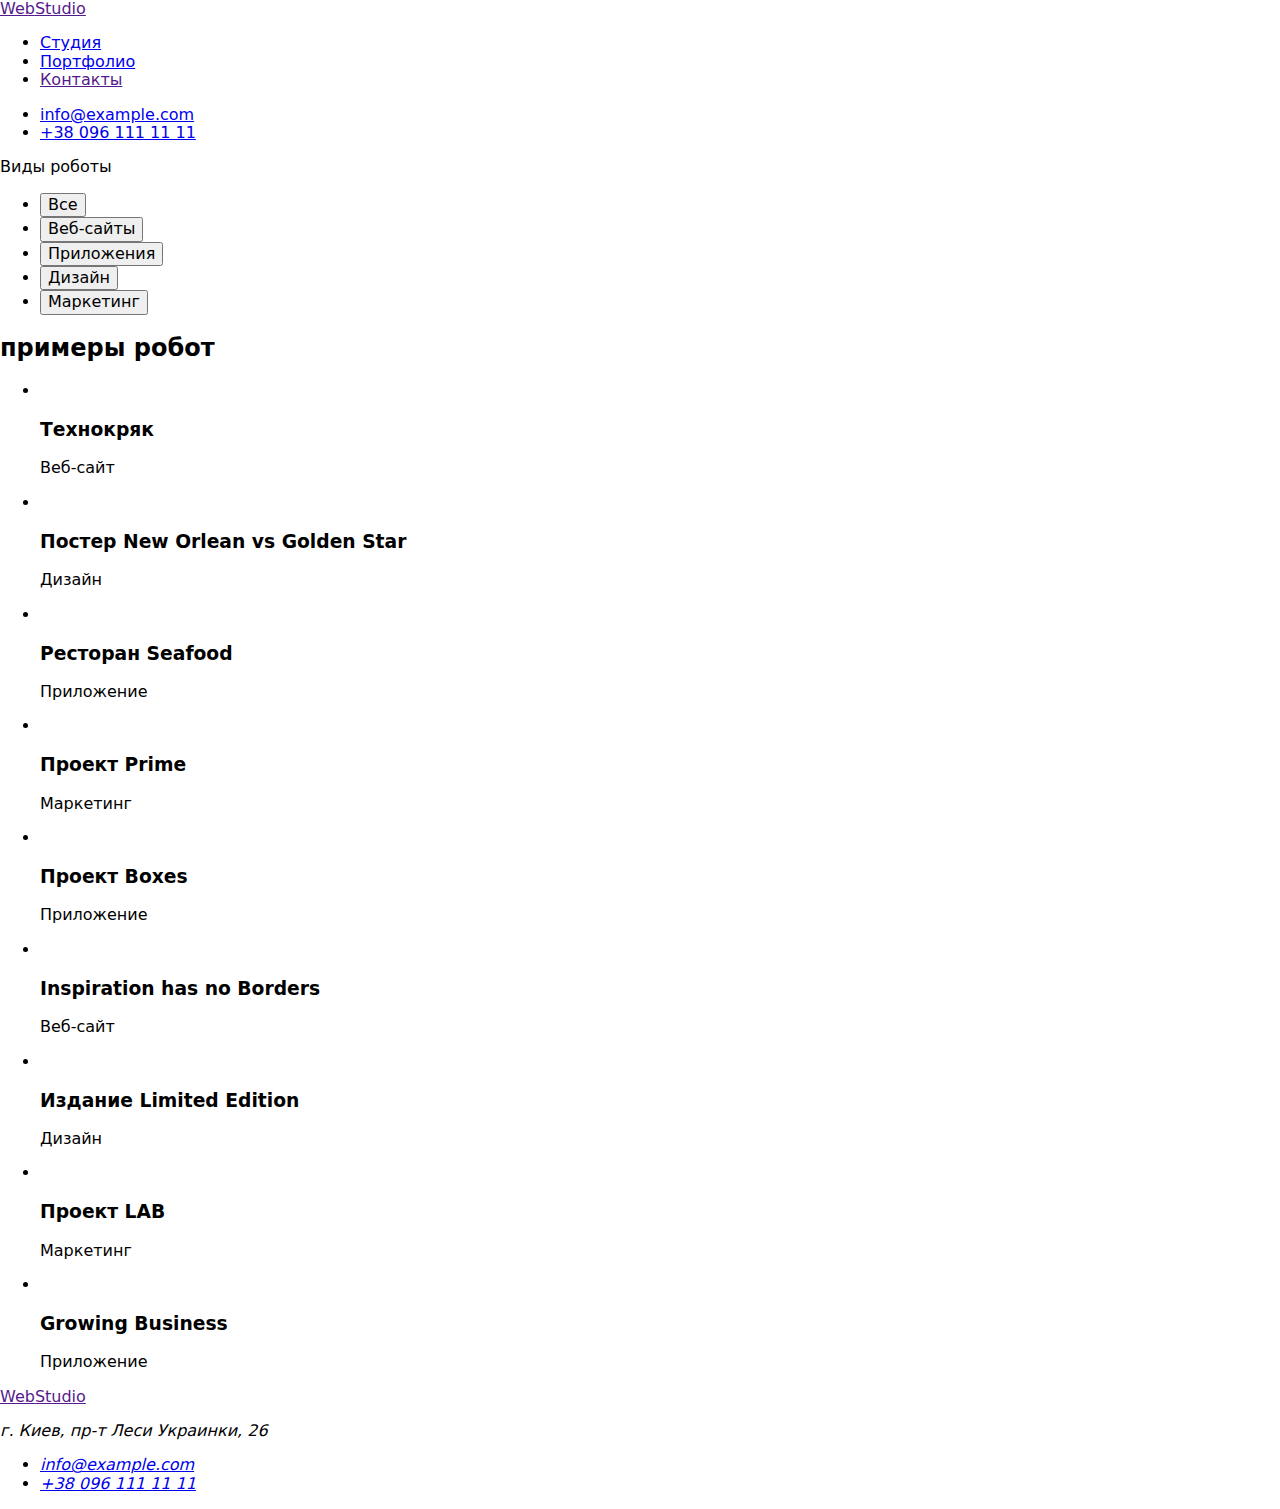
==== portfolio.html @ b8220325 "create portfolio.html" ====
<!DOCTYPE html>
<html lang="ru">
<head>
    <meta charset="UTF-8">
    <meta http-equiv="X-UA-Compatible" content="IE=edge">
    <meta name="viewport" content="width=device-width, initial-scale=1.0">
    <title>Portfolio</title>
    <link rel="preconnect" href="https://fonts.googleapis.com">
    <link rel="preconnect" href="https://fonts.gstatic.com" crossorigin>
    <link rel="stylesheet" href="https://cdn.jsdelivr.net/npm/modern-normalize@1.1.0/modern-normalize.min.css">
    <link href="https://fonts.googleapis.com/css2?family=Raleway:wght@700&family=Roboto:wght@400;500;700;900&display=swap" rel="stylesheet">
    <link rel="stylesheet" href="./css/styles.css">
</head>
<body>
    <!--header-->
    <header class="header">
        <div class="container page-header-container">
            <nav class="page-nav">
                <a href="" lang="en" class="logo link"><span class="logo-web">Web</span>Studio</a>
                    <ul class="menu list">
                        <li class="menu-item">
                            <a class="menu-link link" href="./index.html">Студия</a>
                        </li>
                        <li class="menu-item">
                            <a class="menu-link current link" href="./portfolio.html">Портфолио</a>
                        </li>
                        <li class="menu-item">
                            <a class="menu-link link" href="">Контакты</a>
                        </li>
                    </ul>
             </nav>
             <ul class="contact list">
                <li class="contact-item"> 
                   <a class="contact-item link" href="mailto:info@example.com">info@example.com</a>
                </li>
                <li class="contact-item">
                    <a class="contact-item link" href="tel:+380991111111">+38 096 111 11 11</a>
                </li>
            </ul>
        </div>
    </header>    

     <!-- portfolio -->

    <section class="portfolio-section">
<div class="container">
    <h1" class="heading">Виды роботы</h1>        
    <ul class="work-type list">
        <li class="work-type-item">
            <button class="button" type="button">Все</button>
        </li>
        <li class="work-type-item">
            <button class="button" type="button">Веб-сайты</button>
        </li>
        <li class="work-type-item">
            <button class="button" type="button">Приложения</button>
        </li>
        <li class="work-type-item">
            <button class="button" type="button">Дизайн</button>
        </li>
        <li class="work-type-item">
            <button class="button" type="button">Маркетинг</button>
        </li>
    </ul>

    <div class="work-example-section">
        <h2 class="caption">примеры робот</h2>

        <ul class="work-example list">
            <li class="work-example-item">
                <img class="work-example-item-photo" src="./images/img-portfolio/img1.jpg" alt="" width: 370px;>
                <div class="work-example-descr" >
                    <h3 class="suptitle-portfolio">Технокряк</h3>
                    <p class="description">Веб-сайт</p>
                </div>
            </li>
            <li class="work-example-item">
                <img class="work-example-item-photo"  src="./images/img-portfolio/img2.jpg" alt="" width: 370px;>
                <div class="work-example-descr" >
                    <h3 class="suptitle-portfolio">Постер New Orlean vs Golden Star</h3>
                    <p class="description">Дизайн</p>
                </div> 
            </li>
            <li class="work-example-item">
                <img class="work-example-item-photo"  src="./images/img-portfolio/img3.jpg" alt="" width: 370px;>
                <div class="work-example-descr" >
                    <h3 class="suptitle-portfolio">Ресторан Seafood</h3>
                    <p class="description">Приложение</p> 
                </div>
            </li>
            <li class="work-example-item">
                <img class="work-example-item-photo"  src="./images/img-portfolio/img4.jpg" alt="" width: 370px;>
                <div class="work-example-descr" >
                    <h3 class="suptitle-portfolio">Проект Prime</h3>
                    <p class="description">Маркетинг</p>
                </div>
            </li>
            <li class="work-example-item">
                <img class="work-example-item-photo"  src="./images/img-portfolio/img5.jpg" alt="" width: 370px;>
                <div class="work-example-descr" >
                    <h3 class="suptitle-portfolio">Проект Boxes</h3>
                    <p class="description">Приложение</p>
                </div> 
            </li>
            <li class="work-example-item">
                <img class="work-example-item-photo"  src="./images/img-portfolio/img6.jpg" alt="" width: 370px;>
                <div class="work-example-descr" >
                    <h3 class="suptitle-portfolio">Inspiration has no Borders</h3>
                    <p class="description">Веб-сайт</p>
                </div>
            </li>
            <li class="work-example-item">
                <img class="work-example-item-photo"  src="./images/img-portfolio/img7.jpg" alt="" width: 370px;>
                <div class="work-example-descr">
                    <h3 class="suptitle-portfolio">Издание Limited Edition</h3>
                    <p class="description">Дизайн</p>
                </div>
            </li>
            <li class="work-example-item">
                <img class="work-example-item-photo"  src="./images/img-portfolio/img8.jpg" alt="" width: 370px;>
                <div class="work-example-descr">
                    <h3 class="suptitle-portfolio">Проект LAB</h3>
                    <p class="description">Маркетинг</p>
                </div>
            </li>
            <li class="work-example-item">
                <img class="work-example-item-photo"  src="./images/img-portfolio/img9.jpg" alt="" width: 370px;>
                <div class="work-example-descr">
                    <h3 class="suptitle-portfolio">Growing Business</h3>
                    <p class="desc">Приложение</p>
                </div>
            </li>
        </ul>
    </div> 

</div>
    </section>

    <!--FOOTER-->
    <footer class="footer">
        <div class="container">
          <a href="" lang="en" class="footer-logo link"><span class="logo-web">Web</span>Studio</a>
          <address class="address">
              <p class="address-text">г. Киев, пр-т Леси Украинки, 26</p>
              <ul class="contact-footer list">
                  <li class="contact-item-footer"> 
                     <a class="contact-email-footer  link" href="mailto:info@example.com">info@example.com</a>
                  </li>
                  <li class="contact-item-footer">
                      <a class="contact-phone-footer link" href="tel:+380991111111">+38 096 111 11 11</a>
                  </li>
              </ul>
          </address>
      </div>
      </footer>
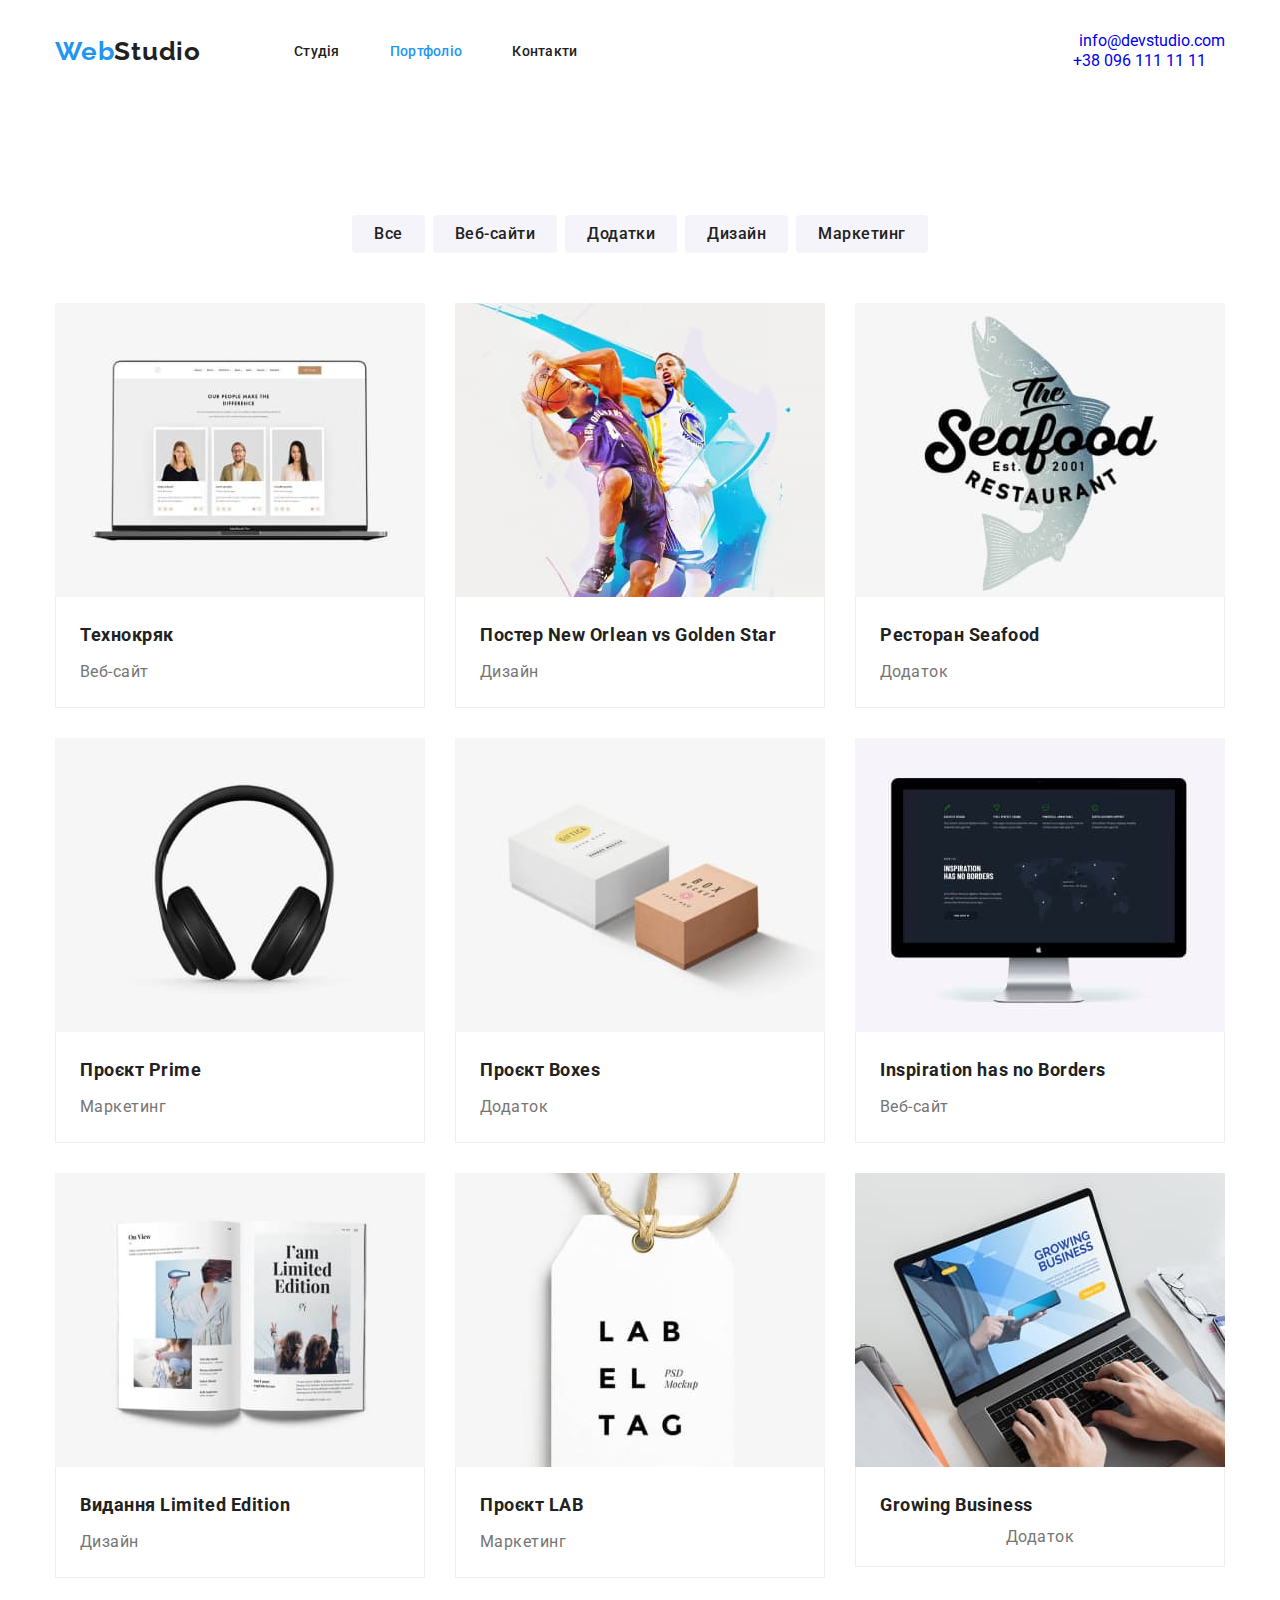
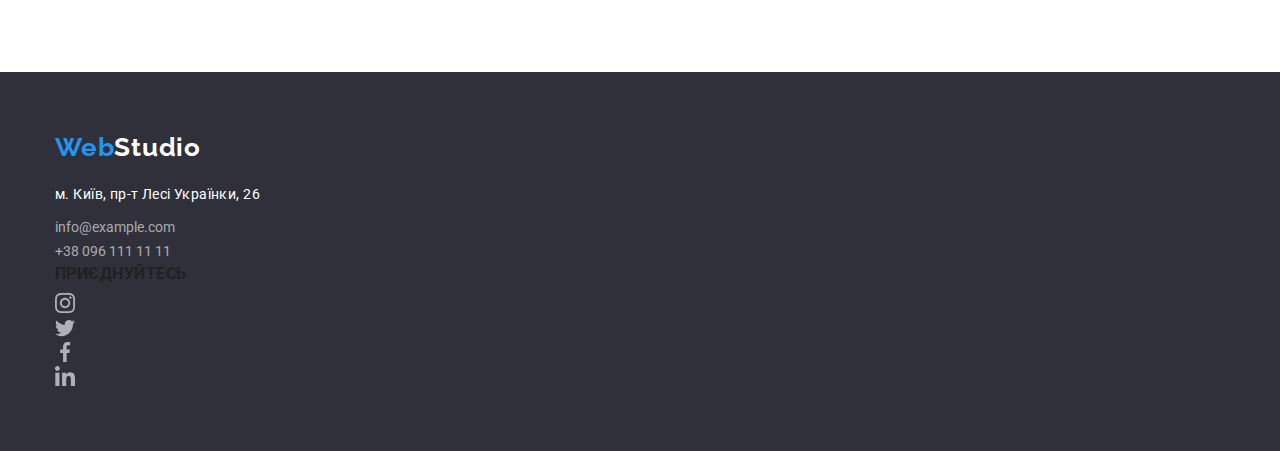
==== commit 56ba2120: "update portfolio.html" ====
--- a/portfolio.html
+++ b/portfolio.html
@@ -19,129 +19,138 @@
                 <a href="" lang="en" class="logo link"><span class="logo-web">Web</span>Studio</a>
                     <ul class="menu list">
                         <li class="menu-item">
-                            <a class="menu-link link" href="./index.html">Студия</a>
+                            <a class="menu-link link" href="./index.html">Студія</a>
                         </li>
                         <li class="menu-item">
-                            <a class="menu-link current link" href="./portfolio.html">Портфолио</a>
+                            <a class="menu-link current link" href="./portfolio.html">Портфоліо</a>
                         </li>
                         <li class="menu-item">
-                            <a class="menu-link link" href="">Контакты</a>
+                            <a class="menu-link link" href="">Контакти</a>
                         </li>
                     </ul>
              </nav>
-             <ul class="contact list">
-                <li class="contact-item"> 
-                   <a class="contact-item link" href="mailto:info@example.com">info@example.com</a>
-                </li>
-                <li class="contact-item">
-                    <a class="contact-item link" href="tel:+380991111111">+38 096 111 11 11</a>
-                </li>
-            </ul>
+             <ul class="header-contact list">
+                <li class="header-contact-item">
+                  <a class="header-contact-email link" href="mailto:info@devstudio.com">
+                    <svg class="contact-list-icon" width="16" height="12">
+                      <use href="./images/sprite.svg#icon-email"></use>
+                    </svg> 
+                    info@devstudio.com</a>
+                </li>
+                <li class="header-contact-item">
+                  <a class="header-contact-phone link" href="tel:+380961111111">
+                    <svg class="contact-list-icon" width="10" height="16">
+                      <use href="./images/sprite.svg#icon-smartphone"></use>
+                    </svg> 
+                    +38 096 111 11 11</a>
+                </li>
+              </ul>
         </div>
-    </header>    
+    </header>
 
      <!-- portfolio -->
 
     <section class="portfolio-section">
 <div class="container">
-    <h1" class="heading">Виды роботы</h1>        
-    <ul class="work-type list">
-        <li class="work-type-item">
-            <button class="button" type="button">Все</button>
-        </li>
-        <li class="work-type-item">
-            <button class="button" type="button">Веб-сайты</button>
-        </li>
-        <li class="work-type-item">
-            <button class="button" type="button">Приложения</button>
-        </li>
-        <li class="work-type-item">
-            <button class="button" type="button">Дизайн</button>
-        </li>
-        <li class="work-type-item">
-            <button class="button" type="button">Маркетинг</button>
-        </li>
-    </ul>
-
-    <div class="work-example-section">
-        <h2 class="caption">примеры робот</h2>
-
-        <ul class="work-example list">
-            <li class="work-example-item">
-                <img class="work-example-item-photo" src="./images/img-portfolio/img1.jpg" alt="" width: 370px;>
-                <div class="work-example-descr" >
-                    <h3 class="suptitle-portfolio">Технокряк</h3>
-                    <p class="description">Веб-сайт</p>
-                </div>
-            </li>
-            <li class="work-example-item">
-                <img class="work-example-item-photo"  src="./images/img-portfolio/img2.jpg" alt="" width: 370px;>
-                <div class="work-example-descr" >
-                    <h3 class="suptitle-portfolio">Постер New Orlean vs Golden Star</h3>
-                    <p class="description">Дизайн</p>
-                </div> 
-            </li>
-            <li class="work-example-item">
-                <img class="work-example-item-photo"  src="./images/img-portfolio/img3.jpg" alt="" width: 370px;>
-                <div class="work-example-descr" >
-                    <h3 class="suptitle-portfolio">Ресторан Seafood</h3>
-                    <p class="description">Приложение</p> 
-                </div>
-            </li>
-            <li class="work-example-item">
-                <img class="work-example-item-photo"  src="./images/img-portfolio/img4.jpg" alt="" width: 370px;>
-                <div class="work-example-descr" >
-                    <h3 class="suptitle-portfolio">Проект Prime</h3>
-                    <p class="description">Маркетинг</p>
-                </div>
-            </li>
-            <li class="work-example-item">
-                <img class="work-example-item-photo"  src="./images/img-portfolio/img5.jpg" alt="" width: 370px;>
-                <div class="work-example-descr" >
-                    <h3 class="suptitle-portfolio">Проект Boxes</h3>
-                    <p class="description">Приложение</p>
-                </div> 
-            </li>
-            <li class="work-example-item">
-                <img class="work-example-item-photo"  src="./images/img-portfolio/img6.jpg" alt="" width: 370px;>
-                <div class="work-example-descr" >
-                    <h3 class="suptitle-portfolio">Inspiration has no Borders</h3>
-                    <p class="description">Веб-сайт</p>
-                </div>
-            </li>
-            <li class="work-example-item">
-                <img class="work-example-item-photo"  src="./images/img-portfolio/img7.jpg" alt="" width: 370px;>
-                <div class="work-example-descr">
-                    <h3 class="suptitle-portfolio">Издание Limited Edition</h3>
-                    <p class="description">Дизайн</p>
-                </div>
-            </li>
-            <li class="work-example-item">
-                <img class="work-example-item-photo"  src="./images/img-portfolio/img8.jpg" alt="" width: 370px;>
-                <div class="work-example-descr">
-                    <h3 class="suptitle-portfolio">Проект LAB</h3>
-                    <p class="description">Маркетинг</p>
-                </div>
-            </li>
-            <li class="work-example-item">
-                <img class="work-example-item-photo"  src="./images/img-portfolio/img9.jpg" alt="" width: 370px;>
-                <div class="work-example-descr">
-                    <h3 class="suptitle-portfolio">Growing Business</h3>
-                    <p class="desc">Приложение</p>
-                </div>
-            </li>
-        </ul>
-    </div> 
-
-</div>
+    <h1" class="heading">Види робіт </h1>  
+
+            <ul class="work-type list">
+                <li class="work-type-item">
+                    <button class="button" type="button">Все</button>
+                </li>
+                <li class="work-type-item">
+                    <button class="button" type="button">Веб-сайти</button>
+                </li>
+                <li class="work-type-item">
+                    <button class="button" type="button">Додатки</button>
+                </li>
+                <li class="work-type-item">
+                    <button class="button" type="button">Дизайн</button>
+                </li>
+                <li class="work-type-item">
+                    <button class="button" type="button">Маркетинг</button>
+                </li>
+            </ul>
+
+            <div class="work-example-section">
+                <h2 class="caption">приклади робіт</h2>
+
+                <ul class="work-example list">
+                    <li class="work-example-item">
+                        <img class="work-example-item-photo" src="./images/img-portfolio/img1.jpg" alt="" width: 370px;>
+                        <div class="work-example-descr" >
+                            <h3 class="suptitle-portfolio">Технокряк</h3>
+                            <p class="description">Веб-сайт</p>
+                        </div>
+                    </li>
+                    <li class="work-example-item">
+                        <img class="work-example-item-photo"  src="./images/img-portfolio/img2.jpg" alt="" width: 370px;>
+                        <div class="work-example-descr" >
+                            <h3 class="suptitle-portfolio">Постер New Orlean vs Golden Star</h3>
+                            <p class="description">Дизайн</p>
+                        </div> 
+                    </li>
+                    <li class="work-example-item">
+                        <img class="work-example-item-photo"  src="./images/img-portfolio/img3.jpg" alt="" width: 370px;>
+                        <div class="work-example-descr" >
+                            <h3 class="suptitle-portfolio">Ресторан Seafood</h3>
+                            <p class="description">Додаток</p> 
+                        </div>
+                    </li>
+                    <li class="work-example-item">
+                        <img class="work-example-item-photo"  src="./images/img-portfolio/img4.jpg" alt="" width: 370px;>
+                        <div class="work-example-descr" >
+                            <h3 class="suptitle-portfolio">Проєкт Prime</h3>
+                            <p class="description">Маркетинг</p>
+                        </div>
+                    </li>
+                    <li class="work-example-item">
+                        <img class="work-example-item-photo"  src="./images/img-portfolio/img5.jpg" alt="" width: 370px;>
+                        <div class="work-example-descr" >
+                            <h3 class="suptitle-portfolio">Проєкт Boxes</h3>
+                            <p class="description">Додаток</p>
+                        </div> 
+                    </li>
+                    <li class="work-example-item">
+                        <img class="work-example-item-photo"  src="./images/img-portfolio/img6.jpg" alt="" width: 370px;>
+                        <div class="work-example-descr" >
+                            <h3 class="suptitle-portfolio">Inspiration has no Borders</h3>
+                            <p class="description">Веб-сайт</p>
+                        </div>
+                    </li>
+                    <li class="work-example-item">
+                        <img class="work-example-item-photo"  src="./images/img-portfolio/img7.jpg" alt="" width: 370px;>
+                        <div class="work-example-descr">
+                            <h3 class="suptitle-portfolio">Видання Limited Edition</h3>
+                            <p class="description">Дизайн</p>
+                        </div>
+                    </li>
+                    <li class="work-example-item">
+                        <img class="work-example-item-photo"  src="./images/img-portfolio/img8.jpg" alt="" width: 370px;>
+                        <div class="work-example-descr">
+                            <h3 class="suptitle-portfolio">Проєкт LAB</h3>
+                            <p class="description">Маркетинг</p>
+                        </div>
+                    </li>
+                    <li class="work-example-item">
+                        <img class="work-example-item-photo"  src="./images/img-portfolio/img9.jpg" alt="" width: 370px;>
+                        <div class="work-example-descr">
+                            <h3 class="suptitle-portfolio">Growing Business</h3>
+                            <p class="desc">Додаток</p>
+                        </div>
+                    </li>
+                </ul>
+         </div> 
+
+ </div>
     </section>
-
     <!--FOOTER-->
     <footer class="footer">
-        <div class="container">
+        <div class="container footer-container">
+          <div class="">
           <a href="" lang="en" class="footer-logo link"><span class="logo-web">Web</span>Studio</a>
           <address class="address">
-              <p class="address-text">г. Киев, пр-т Леси Украинки, 26</p>
+              <p class="address-text">м. Київ, пр-т Лесі Українки, 26</p>
               <ul class="contact-footer list">
                   <li class="contact-item-footer"> 
                      <a class="contact-email-footer  link" href="mailto:info@example.com">info@example.com</a>
@@ -152,4 +161,42 @@
               </ul>
           </address>
       </div>
+           <div class="connect-list">
+              <h3 class="suptitle suptitle-footer">приєднуйтесь</h3>
+              <ul class="social-list-footer list">
+                  <li class="social-list-item-footer">
+                      <a href="" class="social-list-link-footer">
+                          <svg class="social-list-icon-footer" width="20" height="20">
+                              <use href="./images/sprite.svg#icon-instagram"></use>
+                          </svg>
+                      </a>
+                  </li>
+                  <li class="social-list-item-footer">
+                      <a href="" class="social-list-link-footer">
+                          <svg class="social-list-icon-footer" width="20" height="20">
+                              <use href="./images/sprite.svg#icon-twitter"></use>
+                          </svg>
+                      </a>
+                  </li>
+                  <li class="social-list-item-footer">
+                      <a href="" class="social-list-link-footer">
+                          <svg class="social-list-icon-footer" width="20" height="20">
+                              <use href="./images/sprite.svg#icon-facebook"></use>
+                          </svg>
+                      </a>
+                  </li>
+                  <li class="social-list-item-footer">
+                      <a href="" class="social-list-link-footer">
+                          <svg class="social-list-icon-footer" width="20" height="20">
+                              <use href="./images/sprite.svg#icon-linkedin"></use>
+                          </svg>
+                      </a>
+                  </li>
+              </ul>
+           </div>
+      </div>
       </footer>
+
+    </body>
+    </html>
+    --- a/css/styles.css
+++ b/css/styles.css
@@ -0,0 +1,432 @@
+:root {
+  --primary-font: 'Roboto', sans-serif;;
+  --primary-text-color: #757575;
+  --secondary-text-color: #212121;
+  --accent-color: #2196F3;
+  --white-color:#ffffff;
+}
+
+h1,
+h2,
+h3,
+h4,
+p {
+  margin-top: 0;
+  margin-bottom: 0;
+}
+
+ul,
+ol {
+  margin-top: 0;
+  margin-bottom: 0;
+  padding-left: 0;
+}
+
+img {
+  display: block;
+}
+
+button {
+  cursor: pointer;
+}
+
+.list {
+    list-style: none;
+  }
+  
+.link {
+    text-decoration: none;
+  }
+  
+body {
+    font-family: var(--primary-font);
+  }
+
+
+  .container {
+    width: 1200px;
+    margin-left: auto;
+    margin-right: auto;
+    padding-left: 15px;
+    padding-right: 15px;
+  }
+
+  /* ==================== COMPONENTS ==================== */
+
+
+  .subtitle {
+    font-weight: 700;
+    font-size: 36px;
+    line-height: 1.17;
+    text-align: center;
+    letter-spacing: 0.03em;
+    margin-bottom: 50px;
+    color: var(--secondary-text-color);
+    }
+
+  .suptitle {
+      font-weight: 700;
+      font-size: 16px;
+      line-height: 1.19;
+      letter-spacing: 0.03em;
+      color: var(--secondary-text-color);
+      text-transform: uppercase;
+      margin-bottom: 10px;
+      }
+    
+
+  /* ==================== COMPONENTS ==================== */
+
+
+   /* ================  HEADER  ================ */
+.page-header-container {
+    display: flex;
+    align-items: center;
+    justify-content: space-between;
+  }
+
+.header {
+    padding-top: 32px;
+    padding-bottom: 32px;
+  }
+
+  .page-nav {
+    display: flex;
+    align-items: center;
+  }
+
+  .menu {
+    display: flex;
+    align-items: center;
+  }
+
+  .menu-item:not(:last-child) {
+    margin-right: 50px;
+  }
+
+  .contact {
+    display: flex;
+    align-items: center;
+  }
+
+.logo {
+    font-family: 'Raleway',sans-serif;
+    font-weight: 700;
+    font-size: 26px;
+    line-height: 1.19;
+    letter-spacing: 0.03em;
+    margin-right: 93px;
+    color: var(--secondary-text-color)
+  }
+
+  .logo-web {
+    color: var(--accent-color);
+  }
+
+.menu-link.current {
+  color: var(--accent-color);
+}
+
+.menu-link {
+font-weight: 500;
+font-size: 14px;
+line-height: 1.14;
+letter-spacing: 0.02em;
+color: var(--secondary-text-color);
+}
+
+.menu-link:hover,.menu-link:focus {
+  color: var(--accent-color);
+}
+ 
+
+.contact-item {
+font-size: 14px;
+font-weight: 500;
+line-height: 1.14;
+letter-spacing: 0.02em;
+color: var(--primary-text-color)
+}
+
+.contact-item:not(:last-child) {
+  margin-right: 50px;
+}
+
+.contact-item :hover,.contact-item :focus {
+color: var(--accent-color);
+}
+
+/* ================  HEADER  ================ */
+
+
+/* ===============  HERO  =============== */
+.hero {
+  background-color: #2F303A;
+  padding-top: 200px;
+  padding-bottom: 200px;
+  text-align: center;
+  background-size: cover;
+  background-image: linear-gradient(rgba(47, 48, 58, 0.4), rgba(47, 48, 58, 0.4)),
+  url("../images/hero/bg.jpg"); 
+  background-color: #C4C4C4;;
+}
+
+.main-title {
+font-weight: 900;
+font-size: 44px;
+line-height: 1.36;
+text-align: center;
+letter-spacing: 0.06em;
+text-transform: uppercase;
+color: #FFFFFF;
+width: 696px;
+margin-left: auto;
+margin-right: auto;
+margin-bottom: 30px;
+}
+
+.btn {
+font-weight: 700;
+font-size: 16px;
+line-height: 1.88;
+letter-spacing: 0.06em;
+border-radius: 4px;
+background-color: var(--accent-color);
+cursor: pointer;
+font-family: inherit;
+color: #FFFFFF;
+min-width: 216px;
+padding-left: 32px;
+padding-right: 32px;
+padding-bottom: 10px;
+padding-top: 10px;
+
+}
+
+.btn:hover,.btn:focus {
+    color: var(--white-color);
+    background-color: #2196F3;
+}
+/* ===============  HERO  =============== */ 
+
+
+/* ================= BENEFITS ============== */
+
+.benefits-sectoin {
+  padding-top: 94px;
+  padding-bottom: 94px;
+}
+
+.benefits {
+  display: flex;
+  align-items: center;
+}
+
+.benefits-item:not(:last-child) {
+  margin-right: 30px;
+}
+
+.caption {
+display: none;
+}
+/* ================= BENEFITS ============== */ 
+
+
+/* ==============  ABOUT ============ */
+
+.about {
+  padding-bottom: 94px;
+  padding-top: 94px;
+}
+
+.about-list {
+  display: flex;
+  align-items: center;
+}
+
+.about-list-item:not(:last-child) {
+  margin-right: 30px;
+}
+
+.subtitle-about {
+  margin-bottom: 50px;
+}
+
+    
+.text {
+    font-size: 14px;
+    line-height: 1.71;
+    letter-spacing: 0.03em;
+    color: var(--primary-text-color);
+    }
+
+/* ==============  ABOUT ============ */
+
+    
+/* ============ TEAM ============= */
+.team-section {
+  background-color: #F5F4FA;
+  padding-top: 94px;
+  padding-bottom: 94px;
+ }
+
+.team-list {
+  display: flex;
+  align-items: center;
+}
+
+.team-list-item:not(:last-child) {
+  margin-right: 30px;
+}
+ 
+.team-list-container {
+margin-bottom: 30px;
+margin-top: 50px;
+} 
+
+.team-member-suptitle {
+  margin-top: 30px;
+  margin-bottom: 30px;
+}
+
+.team-suptitle {
+text-align: center;
+}
+
+.desc {
+font-size: 16px;
+line-height: 1.19;
+letter-spacing: 0.03em;
+text-align: center;
+color: var(--primary-text-color);
+}
+
+
+/* ============ TEAM ============= */
+
+/* ===========FOOTER=============== */
+
+.footer {
+  background-color: #2F303A;
+  padding-top: 60px;
+  padding-bottom: 60px;
+}
+
+.address-text {
+font-size: 14px;
+line-height: 1.71;
+letter-spacing: 0.03em;
+color: #FFFFFF;
+font-style: normal;
+margin-bottom: 9px;
+}
+
+.footer-logo {
+  font-family: 'Raleway',sans-serif;
+  font-weight: 700;
+  font-size: 26px;
+  line-height: 1.19;
+  letter-spacing: 0.03em;
+  margin-bottom:  20px;
+  display: block;
+  color: var(--white-color)
+}
+
+.logo-web {
+  color: var(--accent-color);
+}
+
+/* ===========FOOTER=============== */
+
+/* ================ PORTFOLIO ================= */
+
+.portfolio-section {
+  padding-top: 94px;
+  padding-bottom: 94px;
+}
+
+.heading {
+  color: var(--white-color);
+  background-color: var(--white-color);
+}
+
+.contact-phone-footer,.contact-email-footer {
+  color: rgba(255, 255, 255, 0.6);
+  font-style: normal;
+  font-size: 14px;
+  line-height: 1.71;
+}
+
+
+.button {
+    font-weight: 500;
+    font-size: 16px;
+    line-height: 1.63;
+    letter-spacing: 0.03em;
+    color: var(--secondary-text-color);
+    background-color: #F5F4FA;
+    border-radius: 4px;
+    cursor: pointer;
+    font-family: inherit;
+    padding-left: 22px;
+    padding-right: 22px;
+    padding-bottom: 6px;
+    padding-top: 6px;
+    border: none;
+
+}
+
+.button:hover,.button:focus {
+    color: var(--white-color);
+    background-color: #2196F3;
+}
+
+.suptitle-portfolio {
+  font-weight: 700;
+  font-size: 18px;
+  line-height: 2;
+  letter-spacing: 0.03em;
+  color: var(--secondary-text-color);
+  margin-bottom: 4px;
+  }
+
+.description {
+  font-size: 16px;
+  line-height: 1.88;
+  letter-spacing: 0.03em;
+  color: #757575;
+}
+
+
+.work-type {
+  display: flex;
+  justify-content: center;
+  margin-bottom: 50px;
+}
+
+.work-type-item:not(:last-child) {
+  margin-right: 8px;
+}
+
+/* work example section */
+
+/* .work-example-section {
+  padding-top: 94px;
+  padding-bottom: 94px;
+} */
+
+.work-example {
+  display: flex;
+  flex-wrap: wrap;
+  gap: 30px;
+}
+
+.work-example-descr {
+  border: 1px solid #EEEEEE;
+  border-top: none;
+  padding-top: 20px;
+  padding-bottom: 20px;
+  padding-left: 24px;
+  padding-right: 24px;
+}
+  /* ================ PORTFOLIO ================= */